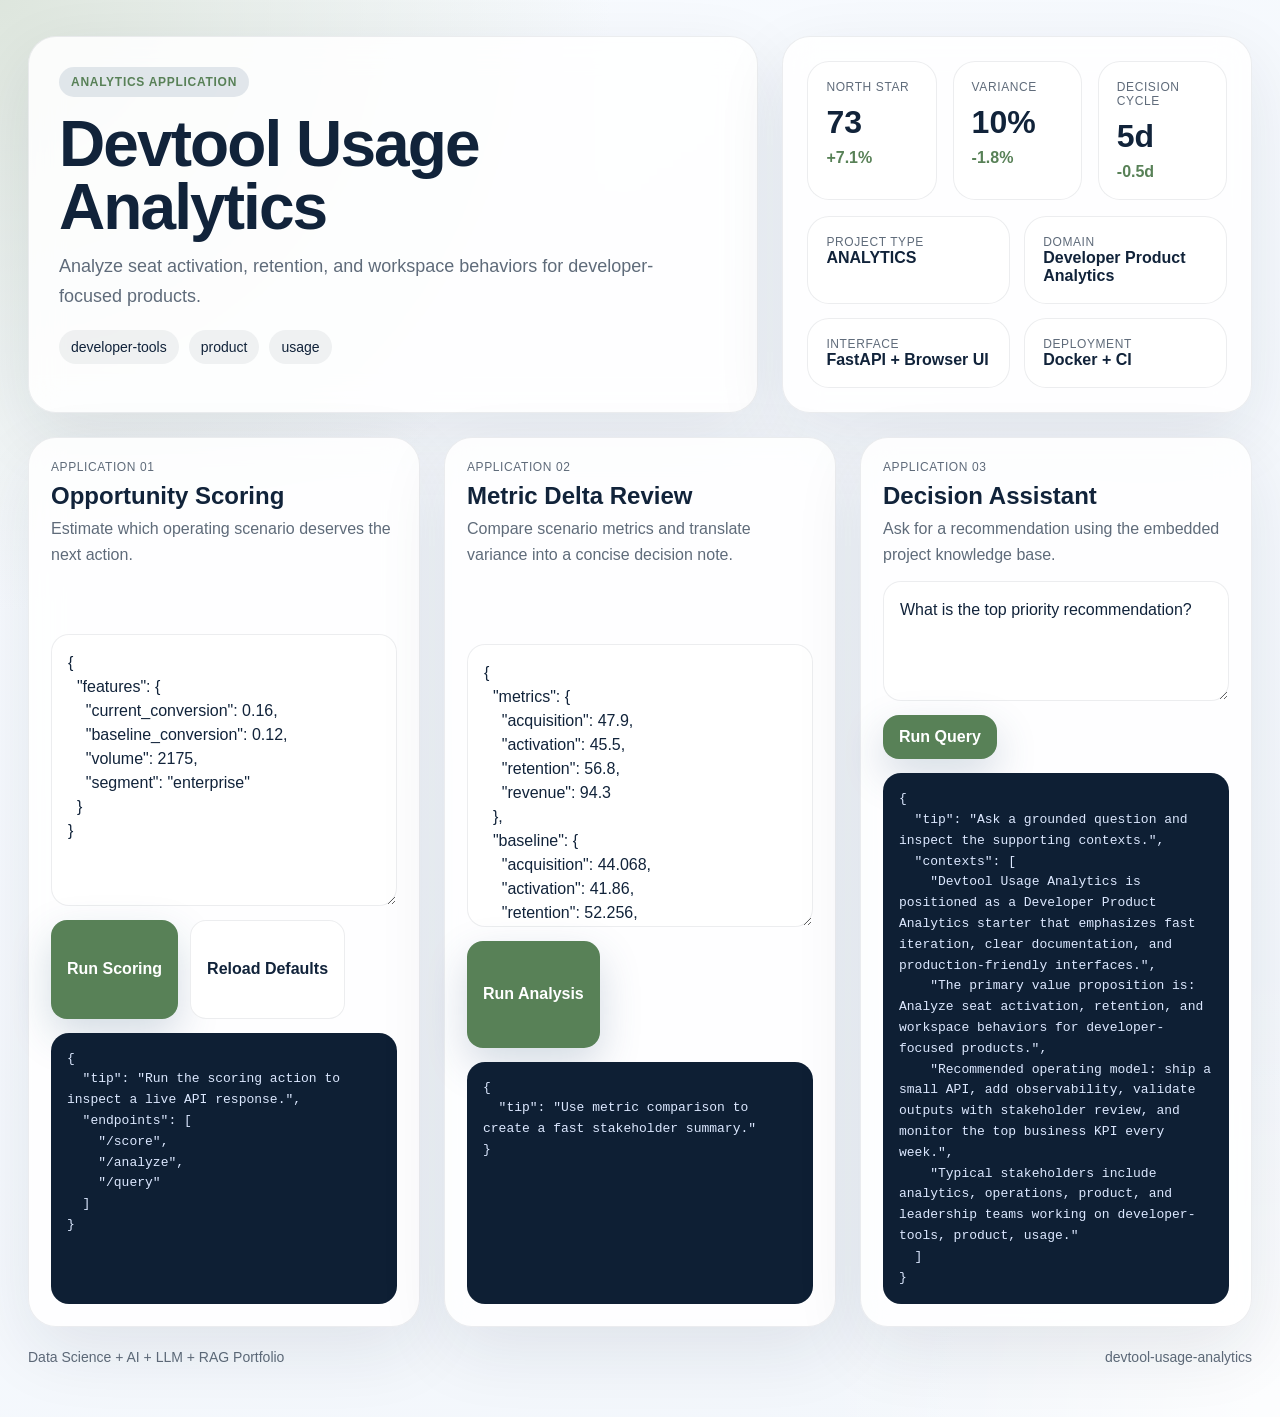
==== src/app/web/index.html @ 739f1c77 "Publish production-ready portfolio project" ====
<!doctype html>
        <html lang="en">
        <head>
          <meta charset="utf-8">
          <meta name="viewport" content="width=device-width, initial-scale=1">
          <title>Devtool Usage Analytics</title>
          <link rel="stylesheet" href="./styles.css">
          <style>:root { --accent: #588157; }</style>
        </head>
        <body>
          <div class="page">
            <section class="hero">
              <div class="panel hero-copy">
                <span class="eyebrow">Analytics Application</span>
                <h1 id="project-title">Devtool Usage Analytics</h1>
                <p id="project-summary" class="lead">Analyze seat activation, retention, and workspace behaviors for developer-focused products.</p>
                <ul id="project-tags" class="tag-list">
                  <li>developer-tools</li><li>product</li><li>usage</li>
                </ul>
              </div>
              <div class="panel hero-side">
                <div class="metric-grid">
                  <article class='card'><span>North Star</span><strong>73</strong><em>+7.1%</em></article>
<article class='card'><span>Variance</span><strong>10%</strong><em>-1.8%</em></article>
<article class='card'><span>Decision Cycle</span><strong>5d</strong><em>-0.5d</em></article>
                </div>
                <div class="mini-grid">
                  <article class='mini-card'><span>Project Type</span><strong>ANALYTICS</strong></article><article class='mini-card'><span>Domain</span><strong>Developer Product Analytics</strong></article><article class='mini-card'><span>Interface</span><strong>FastAPI + Browser UI</strong></article><article class='mini-card'><span>Deployment</span><strong>Docker + CI</strong></article>
                </div>
              </div>
            </section>
            <section class="app-grid">
              <article class="panel module">
                <div class="module-header">
                  <span>Application 01</span>
                  <h2>Opportunity Scoring</h2>
                  <p>Estimate which operating scenario deserves the next action.</p>
                </div>
                <textarea id="score-input"></textarea>
                <div class="button-row">
                  <button id="run-score">Run Scoring</button>
                  <button id="load-defaults" class="secondary" type="button">Reload Defaults</button>
                </div>
                <pre id="score-output"></pre>
              </article>
              <article class="panel module">
                <div class="module-header">
                  <span>Application 02</span>
                  <h2>Metric Delta Review</h2>
                  <p>Compare scenario metrics and translate variance into a concise decision note.</p>
                </div>
                <textarea id="analyze-input"></textarea>
                <div class="button-row">
                  <button id="run-analyze">Run Analysis</button>
                </div>
                <pre id="analyze-output"></pre>
              </article>
              <article class="panel module">
                <div class="module-header">
                  <span>Application 03</span>
                  <h2>Decision Assistant</h2>
                  <p>Ask for a recommendation using the embedded project knowledge base.</p>
                </div>
                <textarea id="query-input" class="query-input"></textarea>
                <div class="button-row">
                  <button id="run-query">Run Query</button>
                </div>
                <pre id="query-output"></pre>
              </article>
            </section>
            <footer class="footer">
              <span>Data Science + AI + LLM + RAG Portfolio</span>
              <span>devtool-usage-analytics</span>
            </footer>
          </div>
          <script id="bootstrap-data" type="application/json">{"project": {"slug": "devtool-usage-analytics", "title": "Devtool Usage Analytics", "project_type": "analytics", "domain": "Developer Product Analytics", "summary": "Analyze seat activation, retention, and workspace behaviors for developer-focused products.", "tags": ["developer-tools", "product", "usage"]}, "sample_features": {"current_conversion": 0.16, "baseline_conversion": 0.12, "volume": 2175, "segment": "enterprise"}, "sample_metrics": {"acquisition": 47.9, "activation": 45.5, "retention": 56.8, "revenue": 94.3}, "sample_query": "What is the top priority recommendation?", "knowledge_base": ["Devtool Usage Analytics is positioned as a Developer Product Analytics starter that emphasizes fast iteration, clear documentation, and production-friendly interfaces.", "The primary value proposition is: Analyze seat activation, retention, and workspace behaviors for developer-focused products.", "Recommended operating model: ship a small API, add observability, validate outputs with stakeholder review, and monitor the top business KPI every week.", "Typical stakeholders include analytics, operations, product, and leadership teams working on developer-tools, product, usage."], "dashboard_metrics": [{"label": "North Star", "value": "73", "delta": "+7.1%"}, {"label": "Variance", "value": "10%", "delta": "-1.8%"}, {"label": "Decision Cycle", "value": "5d", "delta": "-0.5d"}]}</script>
          <script src="./app.js"></script>
        </body>
        </html>
---- src/app/web/styles.css ----
:root {
  --accent: #3d5a80;
  --accent-soft: rgba(61, 90, 128, 0.14);
  --bg: #f2f6fb;
  --card: rgba(255, 255, 255, 0.86);
  --line: rgba(16, 32, 51, 0.08);
  --ink: #11233a;
  --muted: #5f6b7a;
  --success: #2a9d8f;
}
* { box-sizing: border-box; }
html, body { margin: 0; min-height: 100%; }
body {
  font-family: "Avenir Next", "Segoe UI", sans-serif;
  color: var(--ink);
  background:
    radial-gradient(circle at top left, color-mix(in srgb, var(--accent) 20%, white), transparent 32%),
    radial-gradient(circle at bottom right, rgba(255,255,255,0.82), transparent 24%),
    linear-gradient(145deg, #f8fbff, var(--bg));
}
.page {
  max-width: 1320px;
  margin: 0 auto;
  padding: 36px 28px 52px;
}
.hero {
  display: grid;
  grid-template-columns: 1.4fr 0.9fr;
  gap: 24px;
  margin-bottom: 24px;
}
.panel {
  background: var(--card);
  border: 1px solid var(--line);
  border-radius: 28px;
  box-shadow: 0 24px 70px rgba(17, 35, 58, 0.09);
  backdrop-filter: blur(16px);
}
.hero-copy {
  padding: 30px;
}
.eyebrow {
  display: inline-flex;
  align-items: center;
  gap: 8px;
  padding: 8px 12px;
  background: var(--accent-soft);
  color: var(--accent);
  border-radius: 999px;
  text-transform: uppercase;
  letter-spacing: 0.06em;
  font-size: 12px;
  font-weight: 700;
}
h1 {
  margin: 16px 0 14px;
  font-size: clamp(2.2rem, 5vw, 4rem);
  line-height: 0.98;
  letter-spacing: -0.03em;
}
.lead {
  font-size: 18px;
  line-height: 1.65;
  color: var(--muted);
  max-width: 60ch;
  margin: 0;
}
.tag-list {
  display: flex;
  flex-wrap: wrap;
  gap: 10px;
  list-style: none;
  margin: 18px 0 0;
  padding: 0;
}
.tag-list li {
  padding: 9px 12px;
  border-radius: 999px;
  background: rgba(17, 35, 58, 0.06);
  color: var(--ink);
  font-size: 14px;
}
.hero-side {
  padding: 24px;
  display: grid;
  gap: 16px;
  align-content: space-between;
}
.metric-grid {
  display: grid;
  grid-template-columns: repeat(3, minmax(0, 1fr));
  gap: 16px;
}
.metric-card,
.mini-card,
.card {
  background: white;
  border: 1px solid var(--line);
  border-radius: 22px;
  padding: 18px;
}
.metric-card span,
.card span,
.mini-card span,
.module-header span {
  display: block;
  color: var(--muted);
  text-transform: uppercase;
  letter-spacing: 0.05em;
  font-size: 12px;
}
.metric-card strong,
.card strong {
  display: block;
  font-size: 32px;
  margin-top: 10px;
}
.metric-card em,
.card em {
  display: inline-block;
  margin-top: 8px;
  font-style: normal;
  color: var(--accent);
  font-weight: 700;
}
.mini-grid {
  display: grid;
  grid-template-columns: repeat(2, minmax(0, 1fr));
  gap: 14px;
}
.app-grid {
  display: grid;
  grid-template-columns: repeat(3, minmax(0, 1fr));
  gap: 24px;
}
.module {
  padding: 22px;
  display: grid;
  gap: 14px;
}
.module-header h2 {
  margin: 8px 0 6px;
  font-size: 24px;
}
.module-header p {
  margin: 0;
  color: var(--muted);
  line-height: 1.6;
}
textarea, input, button {
  font: inherit;
}
textarea {
  width: 100%;
  min-height: 220px;
  resize: vertical;
  border: 1px solid var(--line);
  border-radius: 18px;
  padding: 16px;
  background: rgba(255,255,255,0.92);
  color: var(--ink);
  line-height: 1.5;
}
.query-input {
  min-height: 120px;
}
button {
  border: 0;
  border-radius: 16px;
  background: var(--accent);
  color: white;
  padding: 13px 16px;
  font-weight: 700;
  cursor: pointer;
  box-shadow: 0 16px 40px rgba(61, 90, 128, 0.22);
}
button.secondary {
  background: white;
  color: var(--ink);
  border: 1px solid var(--line);
  box-shadow: none;
}
.button-row {
  display: flex;
  gap: 12px;
  flex-wrap: wrap;
}
pre {
  margin: 0;
  white-space: pre-wrap;
  word-break: break-word;
  background: #0e1f34;
  color: #dce8ff;
  border-radius: 18px;
  padding: 16px;
  min-height: 180px;
  font-size: 13px;
  line-height: 1.6;
  overflow: auto;
}
.footer {
  display: flex;
  justify-content: space-between;
  margin-top: 22px;
  color: var(--muted);
  font-size: 14px;
}
@media (max-width: 1080px) {
  .hero, .app-grid { grid-template-columns: 1fr; }
  .metric-grid { grid-template-columns: 1fr; }
}
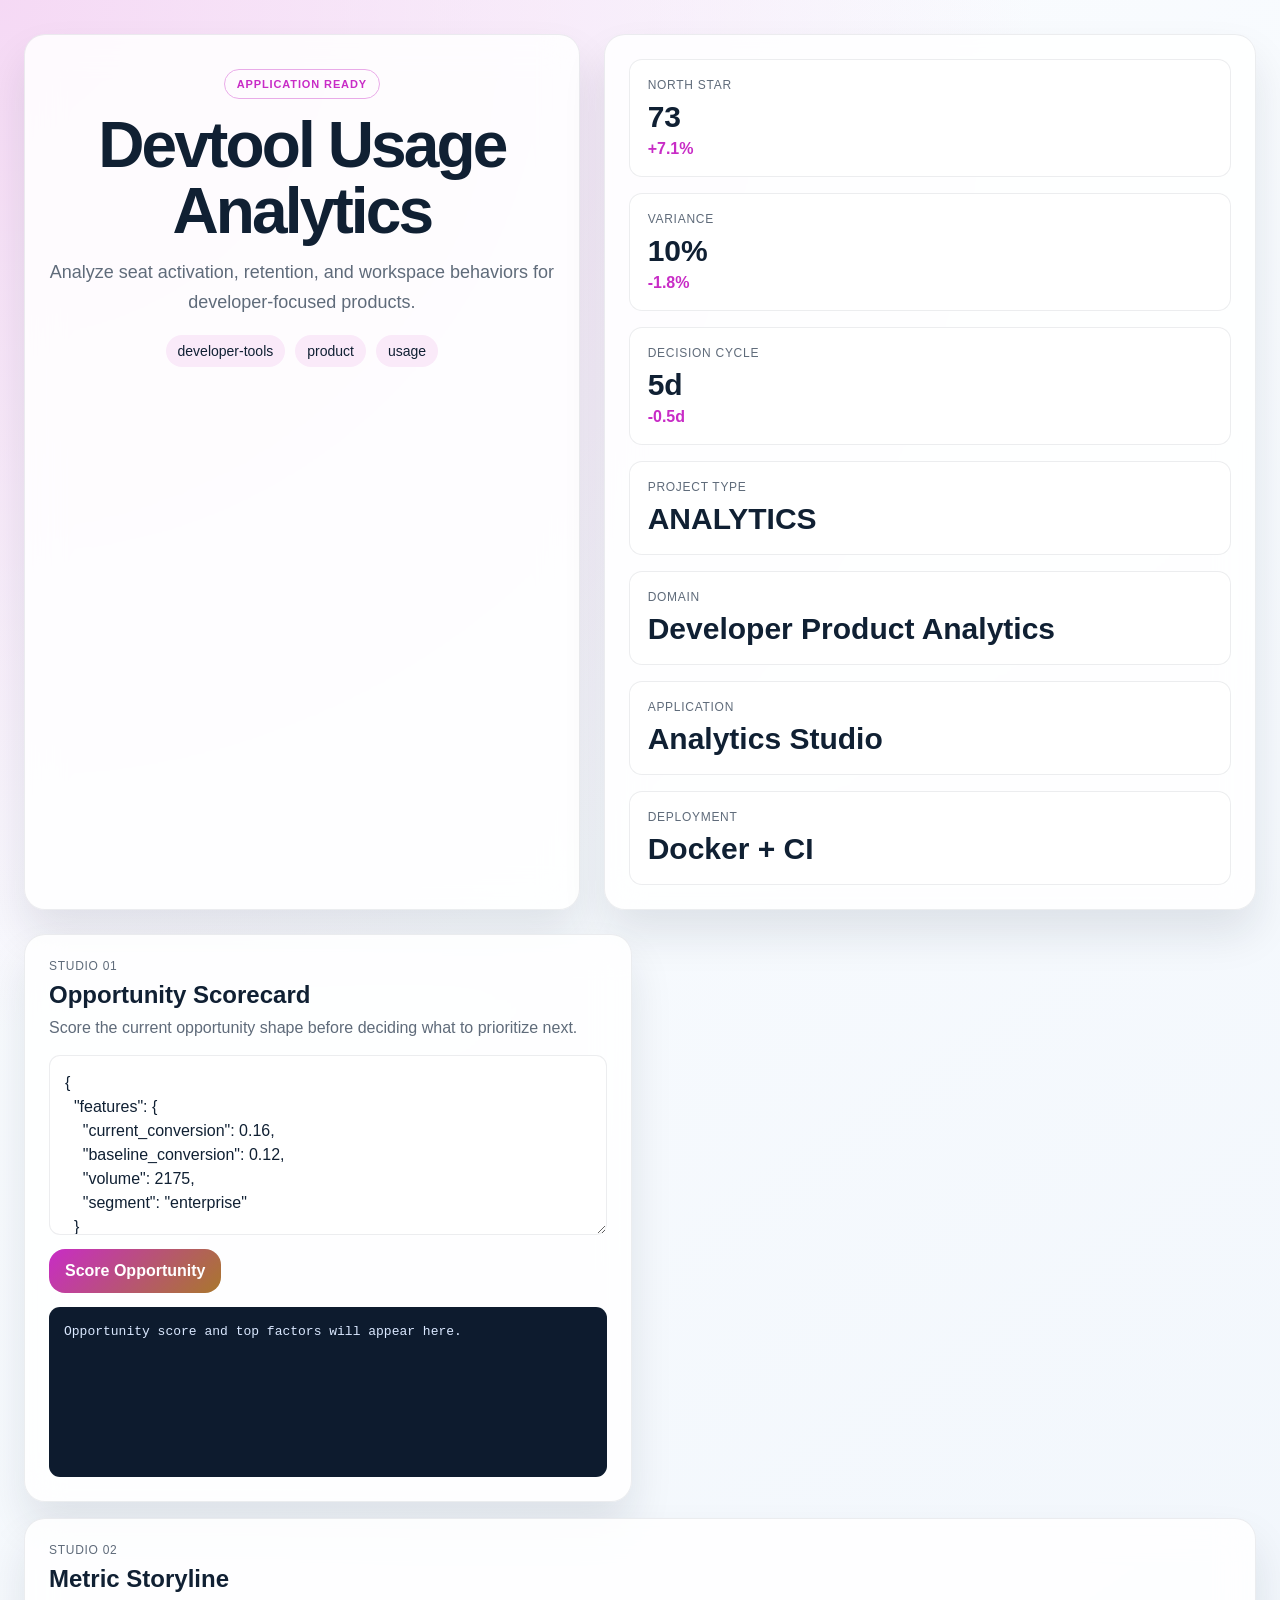
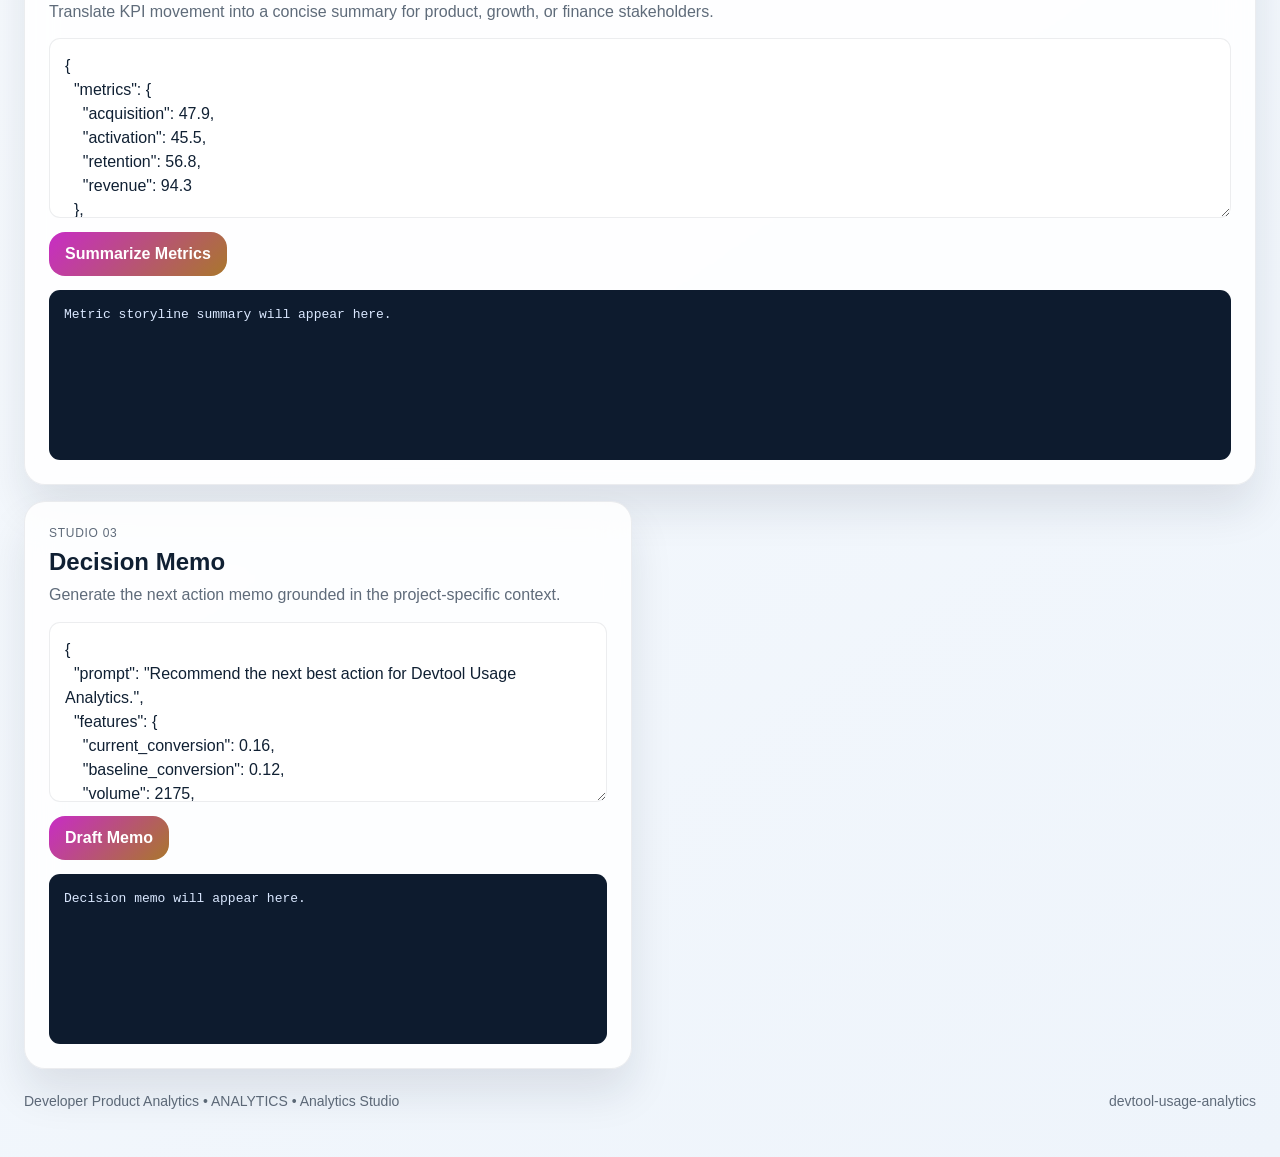
==== commit 5337fad9: "Publish production-ready portfolio project" ====
--- a/src/app/web/index.html
+++ b/src/app/web/index.html
@@ -6,13 +6,12 @@
           <meta name="viewport" content="width=device-width, initial-scale=1">
           <title>Devtool Usage Analytics</title>
           <link rel="stylesheet" href="./styles.css">
-          <style>:root { --accent: #588157; }</style>
         </head>
-        <body>
-          <div class="page">
+        <body class="surface-mist">
+          <div class="page layout-rail eyebrow-outline headline-tall modules-2 hero-align-center">
             <section class="hero">
               <div class="panel hero-copy">
-                <span class="eyebrow">Analytics Application</span>
+                <span class="eyebrow" data-health>Analytics Studio</span>
                 <h1 id="project-title">Devtool Usage Analytics</h1>
                 <p id="project-summary" class="lead">Analyze seat activation, retention, and workspace behaviors for developer-focused products.</p>
                 <ul id="project-tags" class="tag-list">
@@ -26,55 +25,88 @@
 <article class='card'><span>Decision Cycle</span><strong>5d</strong><em>-0.5d</em></article>
                 </div>
                 <div class="mini-grid">
-                  <article class='mini-card'><span>Project Type</span><strong>ANALYTICS</strong></article><article class='mini-card'><span>Domain</span><strong>Developer Product Analytics</strong></article><article class='mini-card'><span>Interface</span><strong>FastAPI + Browser UI</strong></article><article class='mini-card'><span>Deployment</span><strong>Docker + CI</strong></article>
+                  <article class='mini-card'><span>Project Type</span><strong>ANALYTICS</strong></article><article class='mini-card'><span>Domain</span><strong>Developer Product Analytics</strong></article><article class='mini-card'><span>Application</span><strong>Analytics Studio</strong></article><article class='mini-card'><span>Deployment</span><strong>Docker + CI</strong></article>
                 </div>
               </div>
             </section>
             <section class="app-grid">
-              <article class="panel module">
-                <div class="module-header">
-                  <span>Application 01</span>
-                  <h2>Opportunity Scoring</h2>
-                  <p>Estimate which operating scenario deserves the next action.</p>
-                </div>
-                <textarea id="score-input"></textarea>
-                <div class="button-row">
-                  <button id="run-score">Run Scoring</button>
-                  <button id="load-defaults" class="secondary" type="button">Reload Defaults</button>
-                </div>
-                <pre id="score-output"></pre>
-              </article>
-              <article class="panel module">
-                <div class="module-header">
-                  <span>Application 02</span>
-                  <h2>Metric Delta Review</h2>
-                  <p>Compare scenario metrics and translate variance into a concise decision note.</p>
-                </div>
-                <textarea id="analyze-input"></textarea>
-                <div class="button-row">
-                  <button id="run-analyze">Run Analysis</button>
-                </div>
-                <pre id="analyze-output"></pre>
-              </article>
-              <article class="panel module">
-                <div class="module-header">
-                  <span>Application 03</span>
-                  <h2>Decision Assistant</h2>
-                  <p>Ask for a recommendation using the embedded project knowledge base.</p>
-                </div>
-                <textarea id="query-input" class="query-input"></textarea>
-                <div class="button-row">
-                  <button id="run-query">Run Query</button>
-                </div>
-                <pre id="query-output"></pre>
-              </article>
+              <article class="panel module js-module span-normal">
+          <div class="module-header">
+            <span>Studio 01</span>
+            <h2>Opportunity Scorecard</h2>
+            <p>Score the current opportunity shape before deciding what to prioritize next.</p>
+          </div>
+          <textarea class="js-input">{
+  &quot;features&quot;: {
+    &quot;current_conversion&quot;: 0.16,
+    &quot;baseline_conversion&quot;: 0.12,
+    &quot;volume&quot;: 2175,
+    &quot;segment&quot;: &quot;enterprise&quot;
+  }
+}</textarea>
+          <div class="button-row">
+            <button class="js-run" data-endpoint="/score" data-input-mode="json">Score Opportunity</button>
+          </div>
+          <pre class="js-output">Opportunity score and top factors will appear here.</pre>
+        </article>
+<article class="panel module js-module span-wide">
+          <div class="module-header">
+            <span>Studio 02</span>
+            <h2>Metric Storyline</h2>
+            <p>Translate KPI movement into a concise summary for product, growth, or finance stakeholders.</p>
+          </div>
+          <textarea class="js-input">{
+  &quot;metrics&quot;: {
+    &quot;acquisition&quot;: 47.9,
+    &quot;activation&quot;: 45.5,
+    &quot;retention&quot;: 56.8,
+    &quot;revenue&quot;: 94.3
+  },
+  &quot;baseline&quot;: {
+    &quot;acquisition&quot;: 44.07,
+    &quot;activation&quot;: 41.86,
+    &quot;retention&quot;: 52.26,
+    &quot;revenue&quot;: 86.76
+  }
+}</textarea>
+          <div class="button-row">
+            <button class="js-run" data-endpoint="/analyze" data-input-mode="json">Summarize Metrics</button>
+          </div>
+          <pre class="js-output">Metric storyline summary will appear here.</pre>
+        </article>
+<article class="panel module js-module span-normal">
+          <div class="module-header">
+            <span>Studio 03</span>
+            <h2>Decision Memo</h2>
+            <p>Generate the next action memo grounded in the project-specific context.</p>
+          </div>
+          <textarea class="js-input">{
+  &quot;prompt&quot;: &quot;Recommend the next best action for Devtool Usage Analytics.&quot;,
+  &quot;features&quot;: {
+    &quot;current_conversion&quot;: 0.16,
+    &quot;baseline_conversion&quot;: 0.12,
+    &quot;volume&quot;: 2175,
+    &quot;segment&quot;: &quot;enterprise&quot;
+  },
+  &quot;metrics&quot;: {
+    &quot;acquisition&quot;: 47.9,
+    &quot;activation&quot;: 45.5,
+    &quot;retention&quot;: 56.8,
+    &quot;revenue&quot;: 94.3
+  }
+}</textarea>
+          <div class="button-row">
+            <button class="js-run" data-endpoint="/recommend" data-input-mode="json">Draft Memo</button>
+          </div>
+          <pre class="js-output">Decision memo will appear here.</pre>
+        </article>
             </section>
             <footer class="footer">
-              <span>Data Science + AI + LLM + RAG Portfolio</span>
+              <span>Developer Product Analytics • ANALYTICS • Analytics Studio</span>
               <span>devtool-usage-analytics</span>
             </footer>
           </div>
-          <script id="bootstrap-data" type="application/json">{"project": {"slug": "devtool-usage-analytics", "title": "Devtool Usage Analytics", "project_type": "analytics", "domain": "Developer Product Analytics", "summary": "Analyze seat activation, retention, and workspace behaviors for developer-focused products.", "tags": ["developer-tools", "product", "usage"]}, "sample_features": {"current_conversion": 0.16, "baseline_conversion": 0.12, "volume": 2175, "segment": "enterprise"}, "sample_metrics": {"acquisition": 47.9, "activation": 45.5, "retention": 56.8, "revenue": 94.3}, "sample_query": "What is the top priority recommendation?", "knowledge_base": ["Devtool Usage Analytics is positioned as a Developer Product Analytics starter that emphasizes fast iteration, clear documentation, and production-friendly interfaces.", "The primary value proposition is: Analyze seat activation, retention, and workspace behaviors for developer-focused products.", "Recommended operating model: ship a small API, add observability, validate outputs with stakeholder review, and monitor the top business KPI every week.", "Typical stakeholders include analytics, operations, product, and leadership teams working on developer-tools, product, usage."], "dashboard_metrics": [{"label": "North Star", "value": "73", "delta": "+7.1%"}, {"label": "Variance", "value": "10%", "delta": "-1.8%"}, {"label": "Decision Cycle", "value": "5d", "delta": "-0.5d"}]}</script>
+          <script id="bootstrap-data" type="application/json">{"project": {"slug": "devtool-usage-analytics", "title": "Devtool Usage Analytics", "project_type": "analytics", "domain": "Developer Product Analytics", "summary": "Analyze seat activation, retention, and workspace behaviors for developer-focused products.", "tags": ["developer-tools", "product", "usage"]}, "app_archetype": "studio", "ui_profile": {"layout": "rail", "surface": "mist", "font_stack": "\"Space Grotesk\", \"Segoe UI\", sans-serif", "radius": 21, "shadow": 43, "eyebrow_style": "outline", "module_columns": 2, "hero_align": "center", "headline_mode": "tall"}, "app_modules": [{"label": "Studio 01", "title": "Opportunity Scorecard", "description": "Score the current opportunity shape before deciding what to prioritize next.", "endpoint": "/score", "input_mode": "json", "cta": "Score Opportunity", "prefill": "{\n  \"features\": {\n    \"current_conversion\": 0.16,\n    \"baseline_conversion\": 0.12,\n    \"volume\": 2175,\n    \"segment\": \"enterprise\"\n  }\n}", "hint": "Opportunity score and top factors will appear here.", "span": "normal"}, {"label": "Studio 02", "title": "Metric Storyline", "description": "Translate KPI movement into a concise summary for product, growth, or finance stakeholders.", "endpoint": "/analyze", "input_mode": "json", "cta": "Summarize Metrics", "prefill": "{\n  \"metrics\": {\n    \"acquisition\": 47.9,\n    \"activation\": 45.5,\n    \"retention\": 56.8,\n    \"revenue\": 94.3\n  },\n  \"baseline\": {\n    \"acquisition\": 44.07,\n    \"activation\": 41.86,\n    \"retention\": 52.26,\n    \"revenue\": 86.76\n  }\n}", "hint": "Metric storyline summary will appear here.", "span": "wide"}, {"label": "Studio 03", "title": "Decision Memo", "description": "Generate the next action memo grounded in the project-specific context.", "endpoint": "/recommend", "input_mode": "json", "cta": "Draft Memo", "prefill": "{\n  \"prompt\": \"Recommend the next best action for Devtool Usage Analytics.\",\n  \"features\": {\n    \"current_conversion\": 0.16,\n    \"baseline_conversion\": 0.12,\n    \"volume\": 2175,\n    \"segment\": \"enterprise\"\n  },\n  \"metrics\": {\n    \"acquisition\": 47.9,\n    \"activation\": 45.5,\n    \"retention\": 56.8,\n    \"revenue\": 94.3\n  }\n}", "hint": "Decision memo will appear here.", "span": "normal"}], "sample_features": {"current_conversion": 0.16, "baseline_conversion": 0.12, "volume": 2175, "segment": "enterprise"}, "sample_metrics": {"acquisition": 47.9, "activation": 45.5, "retention": 56.8, "revenue": 94.3}, "knowledge_base": ["Devtool Usage Analytics is positioned as a Developer Product Analytics starter that emphasizes fast iteration, clear documentation, and production-friendly interfaces.", "The primary value proposition is: Analyze seat activation, retention, and workspace behaviors for developer-focused products.", "Recommended operating model: ship a small API, add observability, validate outputs with stakeholder review, and monitor the top business KPI every week.", "Typical stakeholders include analytics, operations, product, and leadership teams working on developer-tools, product, usage."], "dashboard_metrics": [{"label": "North Star", "value": "73", "delta": "+7.1%"}, {"label": "Variance", "value": "10%", "delta": "-1.8%"}, {"label": "Decision Cycle", "value": "5d", "delta": "-0.5d"}]}</script>
           <script src="./app.js"></script>
         </body>
         </html>
--- a/src/app/web/styles.css
+++ b/src/app/web/styles.css
@@ -1,141 +1,185 @@
 
 :root {
-  --accent: #3d5a80;
-  --accent-soft: rgba(61, 90, 128, 0.14);
-  --bg: #f2f6fb;
+  --accent: #c82cc6;
+  --accent-2: #a9772c;
+  --accent-soft: color-mix(in srgb, var(--accent) 18%, white);
+  --radius: 21px;
+  --shadow-size: 43px;
+  --font-stack: "Space Grotesk", "Segoe UI", sans-serif;
+  --bg: #f4f7fb;
   --card: rgba(255, 255, 255, 0.86);
   --line: rgba(16, 32, 51, 0.08);
-  --ink: #11233a;
+  --ink: #102033;
   --muted: #5f6b7a;
-  --success: #2a9d8f;
+  --output-bg: #0d1b2e;
+  --output-ink: #dae8ff;
 }
 * { box-sizing: border-box; }
 html, body { margin: 0; min-height: 100%; }
 body {
-  font-family: "Avenir Next", "Segoe UI", sans-serif;
+  font-family: var(--font-stack);
   color: var(--ink);
-  background:
-    radial-gradient(circle at top left, color-mix(in srgb, var(--accent) 20%, white), transparent 32%),
-    radial-gradient(circle at bottom right, rgba(255,255,255,0.82), transparent 24%),
-    linear-gradient(145deg, #f8fbff, var(--bg));
+  background: linear-gradient(145deg, #f8fbff, var(--bg));
+}
+body.surface-mist {
+  --bg: #eef4fb;
+  background:
+    radial-gradient(circle at top left, color-mix(in srgb, var(--accent) 18%, white), transparent 34%),
+    linear-gradient(145deg, #fbfdff, var(--bg));
+}
+body.surface-aurora {
+  --bg: #edf1ff;
+  background:
+    radial-gradient(circle at 0% 0%, color-mix(in srgb, var(--accent) 22%, white), transparent 38%),
+    radial-gradient(circle at 100% 100%, color-mix(in srgb, var(--accent-2) 20%, white), transparent 28%),
+    linear-gradient(135deg, #f7f8ff, var(--bg));
+}
+body.surface-sand {
+  --bg: #f5efe8;
+  --card: rgba(255, 251, 246, 0.9);
+  background:
+    linear-gradient(135deg, rgba(255,255,255,0.82), rgba(245, 239, 232, 0.98)),
+    radial-gradient(circle at top right, color-mix(in srgb, var(--accent) 16%, white), transparent 32%);
+}
+body.surface-slate {
+  --bg: #ecf0f7;
+  --card: rgba(248, 250, 255, 0.88);
+  background:
+    linear-gradient(160deg, #f7f9fc, var(--bg)),
+    radial-gradient(circle at bottom left, color-mix(in srgb, var(--accent-2) 16%, white), transparent 34%);
+}
+body.surface-paper {
+  --bg: #f8f8f4;
+  --card: rgba(255,255,255,0.93);
+  background:
+    linear-gradient(180deg, #fffefb, var(--bg));
+}
+body.surface-ink {
+  --bg: #0f1726;
+  --card: rgba(15, 23, 38, 0.88);
+  --line: rgba(226, 238, 255, 0.1);
+  --ink: #f5f8ff;
+  --muted: #b4c0cf;
+  --output-bg: rgba(255,255,255,0.06);
+  --output-ink: #f5f8ff;
+  background:
+    radial-gradient(circle at top left, color-mix(in srgb, var(--accent) 28%, transparent), transparent 42%),
+    linear-gradient(145deg, #09111d, var(--bg));
 }
 .page {
-  max-width: 1320px;
+  max-width: 1360px;
   margin: 0 auto;
-  padding: 36px 28px 52px;
-}
-.hero {
-  display: grid;
-  grid-template-columns: 1.4fr 0.9fr;
+  padding: 34px 24px 48px;
+  display: grid;
   gap: 24px;
-  margin-bottom: 24px;
 }
 .panel {
   background: var(--card);
   border: 1px solid var(--line);
-  border-radius: 28px;
-  box-shadow: 0 24px 70px rgba(17, 35, 58, 0.09);
-  backdrop-filter: blur(16px);
-}
-.hero-copy {
-  padding: 30px;
+  border-radius: var(--radius);
+  box-shadow: 0 24px var(--shadow-size) rgba(16, 32, 51, 0.1);
+  backdrop-filter: blur(18px);
+}
+.hero {
+  display: grid;
+  gap: 24px;
+}
+.hero-copy,
+.hero-side,
+.module {
+  padding: 24px;
 }
 .eyebrow {
   display: inline-flex;
   align-items: center;
   gap: 8px;
   padding: 8px 12px;
+  border-radius: 999px;
   background: var(--accent-soft);
   color: var(--accent);
-  border-radius: 999px;
   text-transform: uppercase;
-  letter-spacing: 0.06em;
-  font-size: 12px;
-  font-weight: 700;
+  letter-spacing: 0.08em;
+  font-size: 11px;
+  font-weight: 800;
+}
+.page.eyebrow-outline .eyebrow {
+  background: transparent;
+  border: 1px solid color-mix(in srgb, var(--accent) 40%, white);
+}
+.page.eyebrow-soft .eyebrow {
+  background: color-mix(in srgb, var(--accent) 12%, white);
+  color: color-mix(in srgb, var(--accent) 82%, black);
 }
 h1 {
-  margin: 16px 0 14px;
-  font-size: clamp(2.2rem, 5vw, 4rem);
-  line-height: 0.98;
-  letter-spacing: -0.03em;
-}
+  margin: 14px 0 12px;
+  font-size: clamp(2.2rem, 5vw, 4.4rem);
+  line-height: 0.96;
+  letter-spacing: -0.045em;
+}
+.page.headline-compact h1 { max-width: 10ch; }
+.page.headline-tall h1 { line-height: 1.03; font-size: clamp(2.4rem, 5vw, 4.8rem); }
 .lead {
+  margin: 0;
   font-size: 18px;
-  line-height: 1.65;
+  line-height: 1.68;
   color: var(--muted);
-  max-width: 60ch;
-  margin: 0;
+  max-width: 62ch;
 }
 .tag-list {
+  list-style: none;
   display: flex;
   flex-wrap: wrap;
   gap: 10px;
-  list-style: none;
   margin: 18px 0 0;
   padding: 0;
 }
 .tag-list li {
-  padding: 9px 12px;
+  padding: 8px 12px;
   border-radius: 999px;
-  background: rgba(17, 35, 58, 0.06);
+  background: color-mix(in srgb, var(--accent) 10%, white);
   color: var(--ink);
   font-size: 14px;
 }
 .hero-side {
-  padding: 24px;
   display: grid;
   gap: 16px;
-  align-content: space-between;
-}
-.metric-grid {
-  display: grid;
-  grid-template-columns: repeat(3, minmax(0, 1fr));
+}
+.metric-grid,
+.mini-grid,
+.app-grid {
+  display: grid;
   gap: 16px;
 }
-.metric-card,
-.mini-card,
-.card {
-  background: white;
+.card,
+.mini-card {
+  background: color-mix(in srgb, var(--card) 92%, white);
   border: 1px solid var(--line);
-  border-radius: 22px;
+  border-radius: calc(var(--radius) - 8px);
   padding: 18px;
 }
-.metric-card span,
 .card span,
 .mini-card span,
 .module-header span {
   display: block;
   color: var(--muted);
   text-transform: uppercase;
-  letter-spacing: 0.05em;
+  letter-spacing: 0.06em;
   font-size: 12px;
 }
-.metric-card strong,
-.card strong {
+.card strong,
+.mini-card strong {
   display: block;
-  font-size: 32px;
-  margin-top: 10px;
-}
-.metric-card em,
+  margin-top: 8px;
+  font-size: 30px;
+}
 .card em {
   display: inline-block;
-  margin-top: 8px;
+  margin-top: 6px;
   font-style: normal;
   color: var(--accent);
   font-weight: 700;
 }
-.mini-grid {
-  display: grid;
-  grid-template-columns: repeat(2, minmax(0, 1fr));
-  gap: 14px;
-}
-.app-grid {
-  display: grid;
-  grid-template-columns: repeat(3, minmax(0, 1fr));
-  gap: 24px;
-}
 .module {
-  padding: 22px;
   display: grid;
   gap: 14px;
 }
@@ -148,65 +192,157 @@
   color: var(--muted);
   line-height: 1.6;
 }
-textarea, input, button {
+textarea,
+button {
   font: inherit;
 }
 textarea {
   width: 100%;
-  min-height: 220px;
+  min-height: 180px;
   resize: vertical;
   border: 1px solid var(--line);
-  border-radius: 18px;
-  padding: 16px;
-  background: rgba(255,255,255,0.92);
+  border-radius: calc(var(--radius) - 10px);
+  padding: 15px;
+  background: rgba(255,255,255,0.82);
   color: var(--ink);
   line-height: 1.5;
 }
-.query-input {
-  min-height: 120px;
+body.surface-ink textarea {
+  background: rgba(255,255,255,0.05);
+}
+.module-input-text {
+  min-height: 110px;
+}
+.button-row {
+  display: flex;
+  flex-wrap: wrap;
+  gap: 10px;
 }
 button {
   border: 0;
   border-radius: 16px;
-  background: var(--accent);
+  background: linear-gradient(135deg, var(--accent), var(--accent-2));
   color: white;
   padding: 13px 16px;
   font-weight: 700;
   cursor: pointer;
-  box-shadow: 0 16px 40px rgba(61, 90, 128, 0.22);
-}
-button.secondary {
-  background: white;
-  color: var(--ink);
-  border: 1px solid var(--line);
-  box-shadow: none;
-}
-.button-row {
-  display: flex;
-  gap: 12px;
-  flex-wrap: wrap;
 }
 pre {
   margin: 0;
   white-space: pre-wrap;
   word-break: break-word;
-  background: #0e1f34;
-  color: #dce8ff;
-  border-radius: 18px;
-  padding: 16px;
-  min-height: 180px;
+  background: var(--output-bg);
+  color: var(--output-ink);
+  border-radius: calc(var(--radius) - 10px);
+  padding: 15px;
+  min-height: 170px;
+  line-height: 1.58;
   font-size: 13px;
-  line-height: 1.6;
   overflow: auto;
 }
 .footer {
   display: flex;
   justify-content: space-between;
-  margin-top: 22px;
   color: var(--muted);
   font-size: 14px;
 }
-@media (max-width: 1080px) {
-  .hero, .app-grid { grid-template-columns: 1fr; }
-  .metric-grid { grid-template-columns: 1fr; }
-}
+.page.layout-horizon .hero {
+  grid-template-columns: 1.45fr 1fr;
+  align-items: stretch;
+}
+.page.layout-horizon.modules-2 .app-grid,
+.page.layout-horizon.modules-3 .app-grid {
+  grid-template-columns: repeat(3, minmax(0, 1fr));
+}
+.page.layout-rail .hero {
+  grid-template-columns: 0.92fr 1.08fr;
+}
+.page.layout-rail .hero-copy {
+  padding-top: 34px;
+}
+.page.layout-rail .app-grid {
+  grid-template-columns: repeat(2, minmax(0, 1fr));
+}
+.page.layout-folio .hero {
+  grid-template-columns: 1fr;
+}
+.page.layout-folio .hero-copy {
+  text-align: center;
+}
+.page.layout-folio .lead {
+  margin-inline: auto;
+}
+.page.layout-folio .tag-list {
+  justify-content: center;
+}
+.page.layout-folio .metric-grid {
+  grid-template-columns: repeat(3, minmax(0, 1fr));
+}
+.page.layout-folio .mini-grid {
+  grid-template-columns: repeat(4, minmax(0, 1fr));
+}
+.page.layout-folio .app-grid {
+  grid-template-columns: repeat(2, minmax(0, 1fr));
+}
+.page.layout-board .hero {
+  grid-template-columns: 1fr;
+}
+.page.layout-board .hero-side {
+  grid-template-columns: 1.2fr 0.8fr;
+  align-items: start;
+}
+.page.layout-board .metric-grid {
+  grid-template-columns: repeat(3, minmax(0, 1fr));
+}
+.page.layout-board .app-grid {
+  grid-template-columns: repeat(4, minmax(0, 1fr));
+}
+.page.layout-stack .hero {
+  grid-template-columns: 1fr;
+}
+.page.layout-stack .hero-side {
+  grid-template-columns: repeat(2, minmax(0, 1fr));
+}
+.page.layout-stack .app-grid {
+  grid-template-columns: repeat(3, minmax(0, 1fr));
+}
+.page.layout-console .hero {
+  grid-template-columns: 1.1fr 0.9fr;
+}
+.page.layout-console .panel,
+.page.layout-console .card,
+.page.layout-console .mini-card {
+  border-radius: 18px;
+}
+.page.modules-2 .app-grid {
+  grid-template-columns: repeat(2, minmax(0, 1fr));
+}
+.module.span-wide {
+  grid-column: span 2;
+}
+.hero-align-center .hero-copy {
+  text-align: center;
+}
+.hero-align-center .lead,
+.hero-align-center .tag-list {
+  margin-inline: auto;
+  justify-content: center;
+}
+@media (max-width: 1120px) {
+  .page.layout-horizon .hero,
+  .page.layout-rail .hero,
+  .page.layout-console .hero,
+  .page.layout-board .hero-side,
+  .page.layout-folio .mini-grid,
+  .page.layout-stack .hero-side,
+  .page.modules-2 .app-grid,
+  .page.layout-board .app-grid,
+  .page.layout-stack .app-grid,
+  .page.layout-horizon.modules-3 .app-grid,
+  .page.layout-folio .app-grid {
+    grid-template-columns: 1fr;
+  }
+  .module.span-wide {
+    grid-column: auto;
+  }
+}
